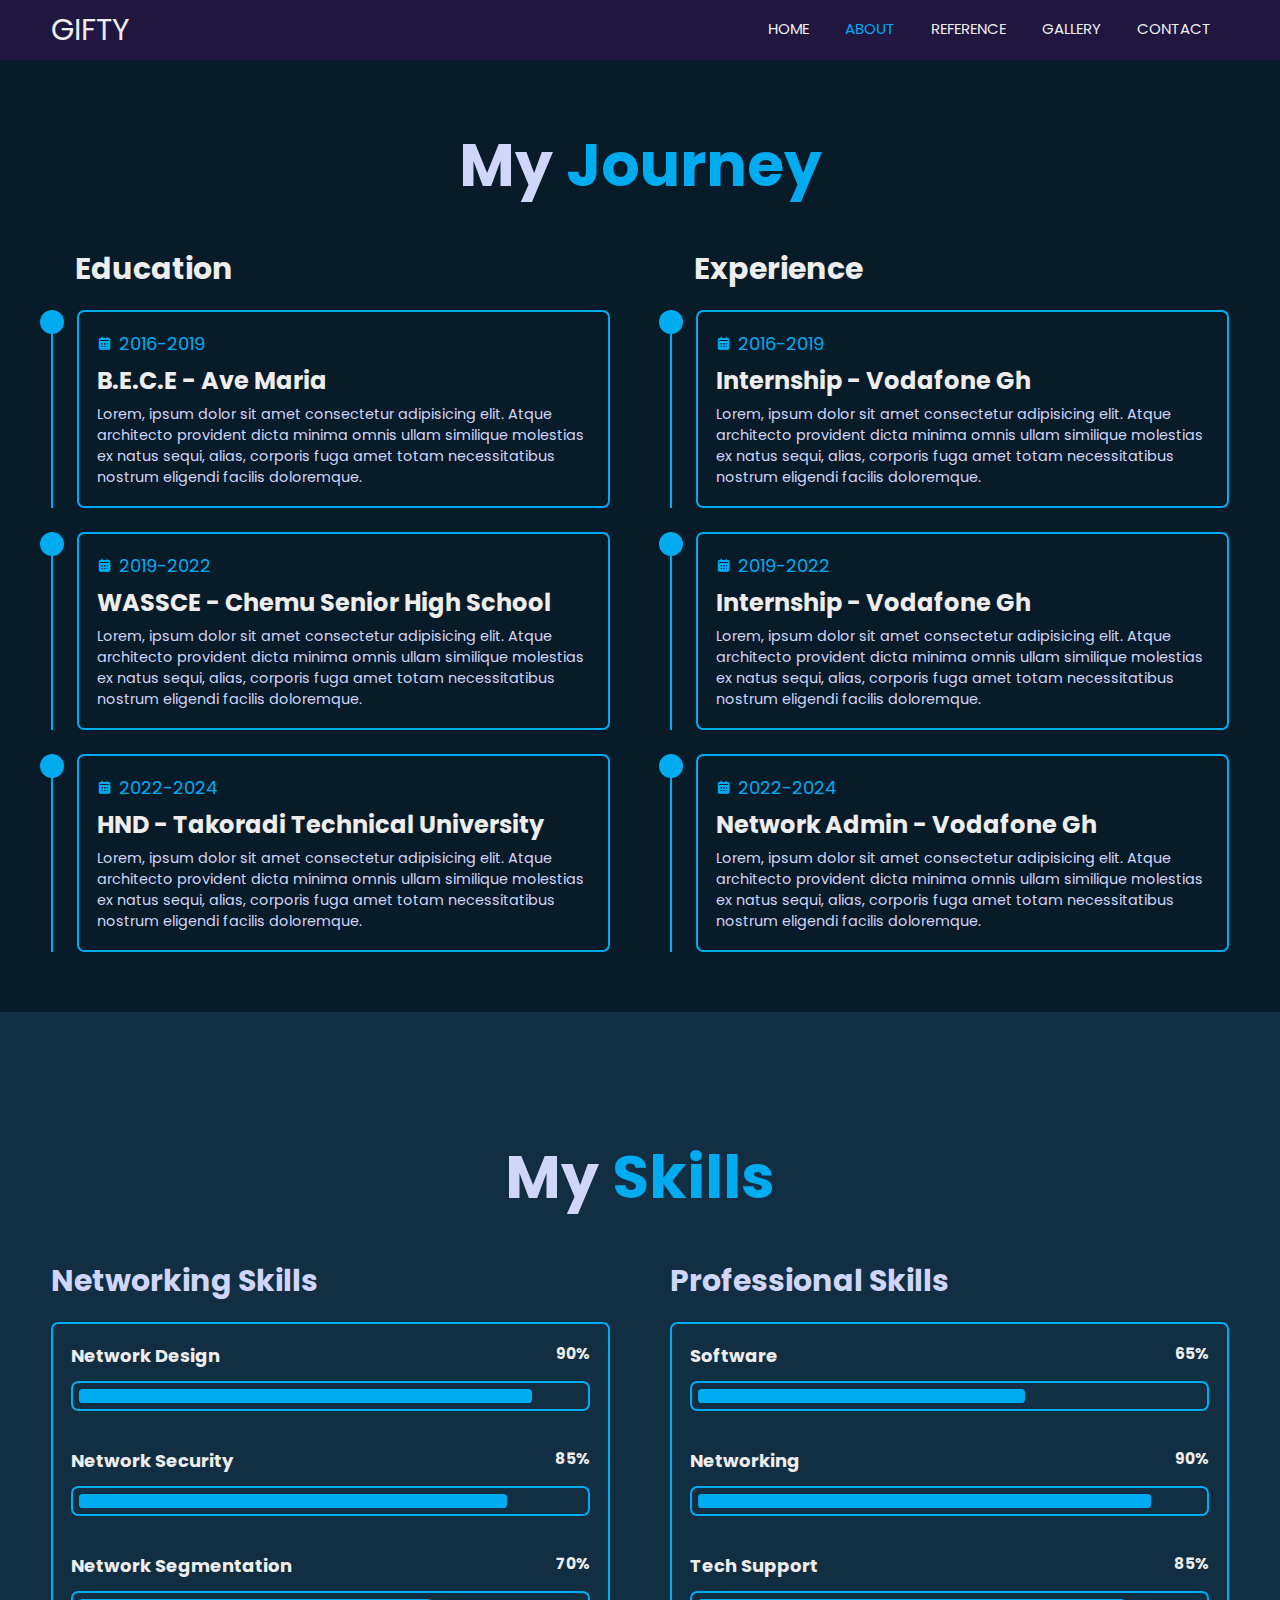
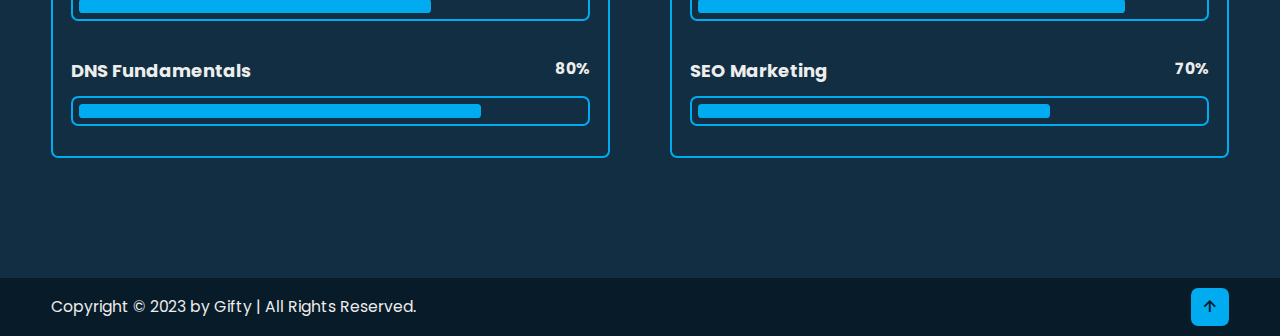
==== about.html @ 181fb01c "update" ====
<!DOCTYPE html>
<html lang="en">
<head>
    <meta charset="UTF-8">
    <meta name="viewport" content="width=device-width, initial-scale=1.0">
    <title>About Me</title>
    <link rel="stylesheet" href="style.css">
    <link rel="icon" href="images/img-2.jpg">
    <!--boxIcons-->
    <link href='https://unpkg.com/boxicons@2.1.4/css/boxicons.min.css' rel='stylesheet'>
    <!-- font-awesome icons -->
    <link rel="stylesheet" href="https://cdnjs.cloudflare.com/ajax/libs/font-awesome/6.4.0/css/all.min.css"/>
</head>
<body>
    <header class="header">
        <a href="#" class="logo">gifty</a>
        <nav class="nav" id="nav-links">
            <i class="fa fa-close" id="closeMenu" onclick="closeMenu()"></i>
           <ul>
                <li><a href="index.html">home</a></li>
                <li><a href="about.html" class="active">about</a></li>
                <li><a href="reference.html">reference</a></li>
                <li><a href="gallery.html">gallery</a></li>
                <li><a href="contact.html">contact</a></li>
           </ul>
        </nav>
        <i class="fa fa-bars" id="showMenu" onclick="showMenu()"></i>
    </header>

    <!--about content-->
    <div class="education">
        <h2 class="heading">My <span>Journey</span></h2>

        <div class="education-row">
            <div class="education-column">
                <h3 class="title">Education</h3>

                <div class="education-box">
                    <div class="education-content">
                        <div class="content">
                            <div class="year"><i class="bx bxs-calendar"></i>2016-2019</div>
                            <h3>B.E.C.E - Ave Maria</h3>
                            <p>
                                Lorem, ipsum dolor sit amet consectetur adipisicing elit. 
                                Atque architecto provident dicta minima omnis ullam similique 
                                molestias ex natus sequi, alias, corporis fuga amet totam 
                                necessitatibus nostrum eligendi facilis doloremque.
                            </p>
                        </div>
                    </div>
                </div>

                <div class="education-box">
                    <div class="education-content">
                        <div class="content">
                            <div class="year"><i class="bx bxs-calendar"></i>2019-2022</div>
                            <h3>WASSCE - Chemu Senior High School</h3>
                            <p>
                                Lorem, ipsum dolor sit amet consectetur adipisicing elit. 
                                Atque architecto provident dicta minima omnis ullam similique 
                                molestias ex natus sequi, alias, corporis fuga amet totam 
                                necessitatibus nostrum eligendi facilis doloremque.
                            </p>
                        </div>
                    </div>
                </div>

                <div class="education-box">
                    <div class="education-content">
                        <div class="content">
                            <div class="year"><i class="bx bxs-calendar"></i>2022-2024</div>
                            <h3>HND - Takoradi Technical University</h3>
                            <p>
                                Lorem, ipsum dolor sit amet consectetur adipisicing elit. 
                                Atque architecto provident dicta minima omnis ullam similique 
                                molestias ex natus sequi, alias, corporis fuga amet totam 
                                necessitatibus nostrum eligendi facilis doloremque.
                            </p>
                        </div>
                    </div>
                </div>
            </div>

            <div class="education-column">
                <h3 class="title">Experience</h3>

                <div class="education-box">
                    <div class="education-content">
                        <div class="content">
                            <div class="year"><i class="bx bxs-calendar"></i>2016-2019</div>
                            <h3>Internship - Vodafone Gh</h3>
                            <p>
                                Lorem, ipsum dolor sit amet consectetur adipisicing elit. 
                                Atque architecto provident dicta minima omnis ullam similique 
                                molestias ex natus sequi, alias, corporis fuga amet totam 
                                necessitatibus nostrum eligendi facilis doloremque.
                            </p>
                        </div>
                    </div>
                </div>

                <div class="education-box">
                    <div class="education-content">
                        <div class="content">
                            <div class="year"><i class="bx bxs-calendar"></i>2019-2022</div>
                            <h3>Internship - Vodafone Gh</h3>
                            <p>
                                Lorem, ipsum dolor sit amet consectetur adipisicing elit. 
                                Atque architecto provident dicta minima omnis ullam similique 
                                molestias ex natus sequi, alias, corporis fuga amet totam 
                                necessitatibus nostrum eligendi facilis doloremque.
                            </p>
                        </div>
                    </div>
                </div>

                <div class="education-box">
                    <div class="education-content">
                        <div class="content">
                            <div class="year"><i class="bx bxs-calendar"></i>2022-2024</div>
                            <h3>Network Admin - Vodafone Gh</h3>
                            <p>
                                Lorem, ipsum dolor sit amet consectetur adipisicing elit. 
                                Atque architecto provident dicta minima omnis ullam similique 
                                molestias ex natus sequi, alias, corporis fuga amet totam 
                                necessitatibus nostrum eligendi facilis doloremque.
                            </p>
                        </div>
                    </div>
                </div>

            </div>
        </div>
    </div>

    <!--skills-->
    <div class="skills">
        <h2 class="heading">My <span>Skills</span></h2>

        <div class="skills-row">
            <div class="skills-column">
                <h3 class="title">Networking Skills</h3>

                <div class="skills-box">
                    <div class="skills-content">
                        <div class="progress">
                            <h3>Network Design <span>90%</span></h3>
                            <div class="bar"><span></span></div>
                        </div>

                        <div class="progress">
                            <h3>Network Security <span>85%</span></h3>
                            <div class="bar"><span></span></div>
                        </div>

                        <div class="progress">
                            <h3>Network Segmentation <span>70%</span></h3>
                            <div class="bar"><span></span></div>
                        </div>

                        <div class="progress">
                            <h3>DNS Fundamentals <span>80%</span></h3>
                            <div class="bar"><span></span></div>
                        </div>
                    </div>
                </div>
            </div>

            <div class="skills-column">
                <h3 class="title">Professional Skills</h3>

                <div class="skills-box">
                    <div class="skills-content">
                        <div class="progress">
                            <h3>Software<span>65%</span></h3>
                            <div class="bar"><span></span></div>
                        </div>

                        <div class="progress">
                            <h3>Networking<span>90%</span></h3>
                            <div class="bar"><span></span></div>
                        </div>

                        <div class="progress">
                            <h3>Tech Support<span>85%</span></h3>
                            <div class="bar"><span></span></div>
                        </div>

                        <div class="progress">
                            <h3>SEO Marketing<span>70%</span></h3>
                            <div class="bar"><span></span></div>
                        </div>
                    </div>
                </div>
            </div>

        </div>
    </div>


    <!--footer-->
    <footer class="footer">
        <div class="footer-text">
            <p>Copyright &copy; 2023 by Gifty | All Rights Reserved.</p>
        </div>

        <div class="footer-iconTop">
            <a href="#"><i class="bx bx-up-arrow-alt"></i></a>
        </div>
    </footer>

    

    <script src="app.js"></script>
</body>
</html>
---- style.css ----
@import url('https://fonts.googleapis.com/css2?family=Poppins:wght@400;500;600;700;800&display=swap');

:root {
    --white: #fff;
    --bg-color: #081b29;
    --second-bg-color: #112e42;
    --text-color: #ededed;
    --main-color: #00abf0;
    --black-russian: #202124;
    --white: #fff;
    --baltic-sea: #3C4043;
    --oregon-blue: #4F86E2;
    --prune-plum: #201640;
    --gold: #d5966c;
    --very-deep-gold: #f07828;
    --very-dark-blue: #0B0D17;
    --very-light-blue: #D0D6F9;
}

html {
    font-family: 'Poppins', sans-serif;
    font-size: 75%;
}

* {
    box-sizing: border-box;
    margin: 0;
    padding: 0;
    text-decoration: none;
    list-style: none;
}

body {
    overflow-x: hidden;
}

img {
    max-width: 100%;
    height: auto;
    display: block;
}

/* fixed navigation */
.header {
    overflow: hidden;
    width: 100%;
    background: var(--prune-plum);
    height: 60px;
    display: flex;
    align-items: center;
    justify-content: space-between;
    position: fixed;
    top: 0;
    padding: 10px 4%;
    margin-bottom: 0;
    z-index: 100;
}

.logo {
    font-size: 2.5rem;
    text-transform: uppercase;
    color: var(--text-color);
    cursor: pointer;
}

.logo:hover {
    color: var(--main-color);
}

.header .fa {
    display: none;
}

.nav li {
    float: left;
    margin: 0 10px;
}

.nav li a {
    display: block;
    font-size: 1.25rem;
    padding: 5px 8px;
    text-transform: uppercase;
    color: var(--text-color);
}

.nav li a.active {
    color: var(--main-color);
}

.nav li::after {
    content: '';
    width: 0;
    height: 1px;
    display: block;
    background: var(--main-color);
    margin: 1px auto;
    transition: .3s;
}

.nav li:hover::after {
    width: 100%;
}


/* Image sliders */
.slider {
    width: 100%;
    height: 100%;
    margin-bottom: 0;
}

#slideImg {
    width: 100%;
    height: 100vh;
    background-position: center;
    background-size: cover;
    object-fit: cover;
}

/* about */
.home-text-content {
    min-height: 100vh;
    background: var(--second-bg-color);
    padding: 10rem 4% 3rem;
    display: block;
    width: 100%;
}

.home-content {
    max-width: 65rem;
}

.home-content h1,
.home-content h1 span {
    font-size: 4.5rem;
    font-weight: 700;
    line-height: 1.3;
    color: var(--text-color);
}

.home-content .text-animate {
    position: relative;
    width: 32.8rem;
}

.home-content .text-animate h3 {
    font-size: 3.2rem;
    font-weight: 700;
    color: transparent;
    -webkit-text-stroke: .7px var(--main-color);
    background-image: linear-gradient(var(--main-color), var(--main-color));
    background-repeat: no-repeat;
    -webkit-background-clip: text;
    background-position: -33rem 0;
    animation: homeBgText 6s linear infinite;
    animation-delay: 2s;
}

.home-content .text-animate h3::before {
    content: '';
    position: absolute;
    top: 0;
    left: 0;
    width: 0;
    height: 100%;
    border-right: 2px solid var(--main-color);
    z-index: -1;
    animation: homeCursorText 6s linear infinite;
    animation-delay: 2s;
}

.home-content p {
    font-size: 1.4rem;
    margin: 2rem 0 4rem;
    color: var(--very-light-blue);
}

.btn-box {
    position: relative;
    display: flex;
    justify-content: space-between;
    width: 25.5rem;
    height: 4rem;
    margin-bottom: 6rem;
}

.btn-box .btn {
    position: relative;
    display: inline-flex;
    justify-content: center;
    align-items: center;
    width: 10rem;
    height: 100%;
    background: var(--main-color);
    border: .2rem solid var(--main-color);
    border-radius: .8rem;
    font-size: 1.2rem;
    font-weight: 600;
    letter-spacing: .1rem;
    color: var(--bg-color);
    z-index: 1;
    overflow: hidden;
    transition: .5s;
}

.btn-box .btn:hover {
    color: var(--main-color);
}

.btn-box .btn:nth-child(2) {
    background: transparent;
    color: var(--main-color);
}

.btn-box .btn:nth-child(2):hover {
    color: var(--bg-color);
}

.btn-box .btn:nth-child(2)::before {
    background: var(--main-color);
}

.btn-box .btn::before {
    content: '';
    position: absolute;
    top: 0;
    left: 0;
    width: 0;
    height: 100%;
    background: var(--bg-color);
    z-index: -1;
    transition: .5s;
}

.btn-box .btn:hover::before {
    width: 100%;
}

.home-socials {
    width: 200px;
    display: flex;
    justify-content: space-between;
}

.home-socials a {
    position: relative;
    display: inline-flex;
    justify-content: center;
    align-items: center;
    width: 40px;
    height: 40px;
    background: transparent;
    border: .2rem solid var(--main-color);
    border-radius: 50%;
    font-size: 20px;
    color: var(--main-color);
    z-index: 1;
    overflow: hidden;
    transition: .5s;
}

.home-socials a:hover {
    color: var(--bg-color);
}

.home-socials a::before {
    content: '';
    position: absolute;
    top: 0;
    left: 0;
    width: 0;
    height: 100%;
    background: var(--main-color);
    z-index: -1;
    transition: .5s;
}

.home-socials a:hover::before {
    width: 100%;
}

@keyframes homeBgText {
    0%,
    10%,
    100% {
        background-position: -33rem 0;
    }

    65%,
    85% {
        background-position: 0 0;
    }
}

@keyframes homeCursorText {
    0%,
    10%,
    100% {
        width: 0;
    }

    65%,
    78%,
    85% {
        width: 100%;
        opacity: 1;
    }

    75%,
    81% {
        opacity: 0;
    }
} 

/* home about */
.home-about {
    min-height: 100vh;
    background: var(--bg-color);
    padding: 10rem 4% 3rem;
    display: flex;
    justify-content: center;
    align-items: center;
    flex-direction: column;
    gap: 2rem;
    width: 100%;
}

.heading, .heading span {
    font-size: 5rem;
    margin-bottom: 3rem;
    text-align: center;
    color: var(--very-light-blue);
}

.heading span {
    color: var(--main-color);
}

.home-about-img {
    position: relative;
    width: 25rem;
    height: 25rem;
    border-radius: 50%;
    display: flex;
    justify-content: center;
    align-items: center;
}

.home-about-img img {
    width: 90%;
    height: 90%;
    border-radius: 50%;
    border: .2rem solid var(--main-color);
}

.home-about-img .circle-spin {
    position: absolute;
    top: 50%;
    left: 50%;
    transform: translate(-50%, -50%) rotate(0);
    width: 100%;
    height: 100%;
    border-radius: 50%;
    border-top: .2rem solid var(--bg-color);
    border-bottom: .2rem solid var(--bg-color);
    border-left: .2rem solid var(--main-color);
    border-right: .2rem solid var(--main-color);
    animation: aboutSpinner 8s linear infinite;
}

.home-about-content {
    text-align: center;
}

.home-about-content h3 {
    font-size: 3rem;
    color: var(--oregon-blue);
}

.home-about-content p {
    font-size: 1.6rem;
    margin: 2rem 0 3rem;
    color: var(--very-light-blue);
}

.btn-box.btns {
    display: inline-block;
    width: 15rem;
}

.btn-box.btns a::before {
    background: var(--second-bg-color);
}

@keyframes aboutSpinner {
    100% {
        transform: translate(-50%, -50%) rotate(360deg);
    }
}

/* about me page (education) */
.education {
    min-height: auto;
    background: var(--bg-color);
    padding: 10rem 4% 3rem;
    width: 100%;
    display: flex;
    justify-content: center;
    align-items: center;
    flex-direction: column;
}

.education .education-row {
    display: flex;
    flex-wrap: wrap;
    gap: 5rem;
}

.education-row .education-column {
    flex: 1 1 40rem;
}

.education-column .title {
    font-size: 2.5rem;
    margin: 0 0 1.5rem 2rem;
    color: var(--text-color);
}

.education-column .education-box {
    border-left: .2rem solid var(--main-color);
}

.education-box .education-content {
    position: relative;
    padding-left: 2rem;
}

.education-box .education-content::before {
    content: '';
    position: absolute;
    top: 0;
    left: -1.1rem;
    width: 2rem;
    height: 2rem;
    background: var(--main-color);
    border-radius: 50%;
}

.education-content .content {
    position: relative;
    padding: 1.5rem;
    border: .2rem solid var(--main-color);
    border-radius: .6rem;
    margin-bottom: 2rem;
    overflow: hidden;
}

.education-content .content::before {
    content: '';
    position: absolute;
    top: 0;
    left: 0;
    width: 0; 
    height: 100%;
    background: var(--second-bg-color);
    z-index: -1;
    transition: .5rem;
}

.education-content .content:hover:before {
    width: 100%;
}

.education-content .content .year {
    font-size: 1.5rem;
    color: var(--main-color);
    padding-bottom: .5rem;
}

.education-content .content .year i {
    padding-right: .5rem;
    font-size: 1.3rem;   
}

.education-content .content h3 {
    font-size: 2rem;
    color: var(--text-color);
}

.education-content .content p {
    font-size: 1.2rem;
    padding-top: .5rem;
    color: var(--very-light-blue);
}

/* skills */
.skills {
    min-height: auto;
    background: var(--second-bg-color);
    padding: 10rem 4%;
    width: 100%;
}

.skills .skills-row {
    display: flex;
    flex-wrap: wrap;
    gap: 5rem;
}

.skills-row .skills-column {
    flex: 1 1 40rem;
}

.skills-column .title {
    font-size: 2.5rem;
    margin: 0 0 1.5rem;
    color: var(--very-light-blue);
}

.skills-box .skills-content {
    position: relative;
    border: .2rem solid var(--main-color);
    border-radius: .6rem;
    padding: .5rem 1.5rem;
    overflow: hidden;
    z-index: 1;
}

.skills-box .skills-content::before {
    content: '';
    position: absolute;
    top: 0;
    left: 0;
    width: 0;
    height: 100%;
    background: var(--bg-color);
    z-index: -1;
    transition: .5s;
}

.skills-box .skills-content:hover:before {
    width: 100%;
}

.skills-content .progress {
    padding: 1rem 0;   
}

.skills-content .progress h3 {
    font-size: 1.5rem;
    display: flex;
    justify-content: space-between;
    color: var(--text-color);
}

.skills-content .progress h3 span {
    color: var(--text-color);
    font-size: 1.3rem;
}

.skills-content .progress .bar {
    height: 2.5rem;
    border: .2rem solid var(--main-color);
    border-radius: .6rem;
    padding: .5rem;
    margin: 1rem 0;
}

.skills-content .progress .bar span {
    display: block;
    height: 100%;
    border-radius: .3rem;
    background: var(--main-color);
}

.skills-column:nth-child(1) .skills-content .progress:nth-child(1) .bar span {
    width: 90%;
}

.skills-column:nth-child(1) .skills-content .progress:nth-child(2) .bar span {
    width: 85%;
}

.skills-column:nth-child(1) .skills-content .progress:nth-child(3) .bar span {
    width: 70%;
}

.skills-column:nth-child(1) .skills-content .progress:nth-child(4) .bar span {
    width: 80%;
}

.skills-column:nth-child(2) .skills-content .progress:nth-child(1) .bar span {
    width: 65%;
}

.skills-column:nth-child(2) .skills-content .progress:nth-child(2) .bar span {
    width: 90%;
}

.skills-column:nth-child(2) .skills-content .progress:nth-child(3) .bar span {
    width: 85%;
}

.skills-column:nth-child(2) .skills-content .progress:nth-child(4) .bar span {
    width: 70%;
}

/* contact form */
.contact {
    min-height: 100vh;
    background: var(--second-bg-color);
    padding: 10rem 4% 3rem;
    width: 100%;
}

.contact form {
    max-width: 70rem;
    margin: 0 auto;
    text-align: center;
}

.contact form .input-box {
    position: relative;
    display: flex;
    justify-content: space-between;
    flex-wrap: wrap;
}

.contact form .input-box .input-field {
    position: relative;
    width: 49%;
    margin: .8rem 0;
}

.contact form .input-box .input-field input,
.contact form .textarea-field textarea {
    width: 100%;
    height: 100%;
    padding: 1.5rem;
    font-size: 1.4rem;
    color: var(--text-color);
    background: transparent;
    border-radius: .6rem;
    border: .2rem solid var(--main-color);
}

.contact form .input-box .input-field input::placeholder,
.contact form .textarea-field textarea::placeholder {
    color: var(--text-color);
}

.contact form .focus {
    position: absolute;
    top: 0;
    left: 0;
    width: 0;
    height: 100%;
    background: var(--second-bg-color);
    border-radius: .6rem;
    z-index: -1;
    transition: .5s;
}

.contact form .input-box .input-field input:focus~.focus,
.contact form .input-box .input-field input:valid~.focus,
.contact form .textarea-field textarea:focus~.focus,
.contact form .textarea-field textarea:valid~.focus {
    width: 100%;
}

.contact form .textarea-field {
    position: relative;
    margin: .8rem 0 2.7rem;
    display: flex;
}

.contact form .textarea-field textarea {
    resize: none;
}

.contact form .btn-box.btns .btn {
    cursor: pointer;
}

/* footer */
.footer {
    display: flex;
    justify-content: space-between;
    align-items: center;
    flex-wrap: wrap;
    padding: 10px 4%;
    background: var(--bg-color);
}

.footer-text p {
    font-size: 1.3rem;
    color: var(--text-color);
}

.footer-text p:hover {
    color: var(--oregon-blue);
}

.footer-iconTop a {
    position: relative;
    display: inline-flex;
    justify-content: center;
    align-items: center;
    padding: .5rem;
    background: var(--main-color);
    border: .2rem solid var(--main-color);
    border-radius: .6rem;
    z-index: 1;
    overflow: hidden;
}

.footer-iconTop a::before {
    content: '';
    position: absolute;
    top: 0;
    left: 0;
    width: 0;
    height: 100%;
    background: var(--second-bg-color);
    z-index: -1;
    transition: .5s;
}

.footer-iconTop a:hover:before {
    width: 100%;
}

.footer-iconTop a i {
    font-size: 1.8rem;
    color: var(--bg-color);
    transition: .5s;
}

.footer-iconTop a:hover i {
    color: var(--main-color);
}
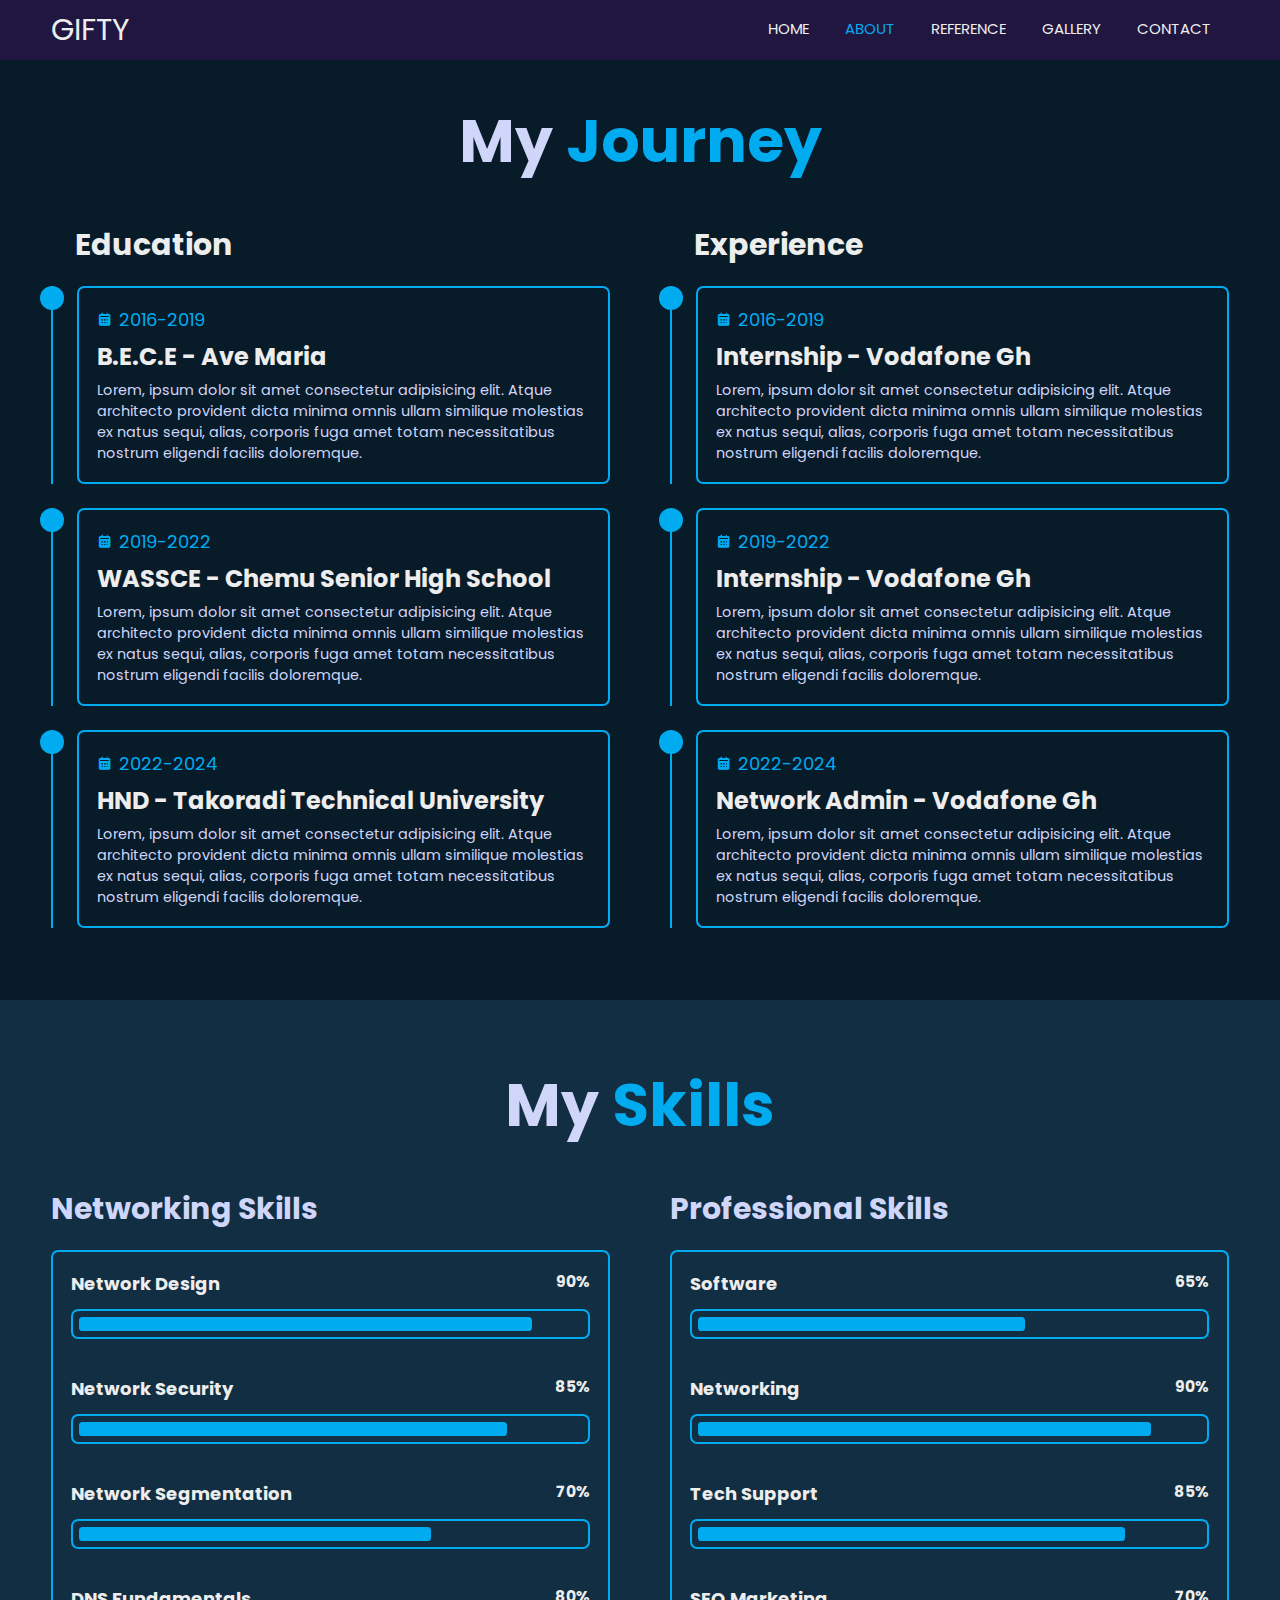
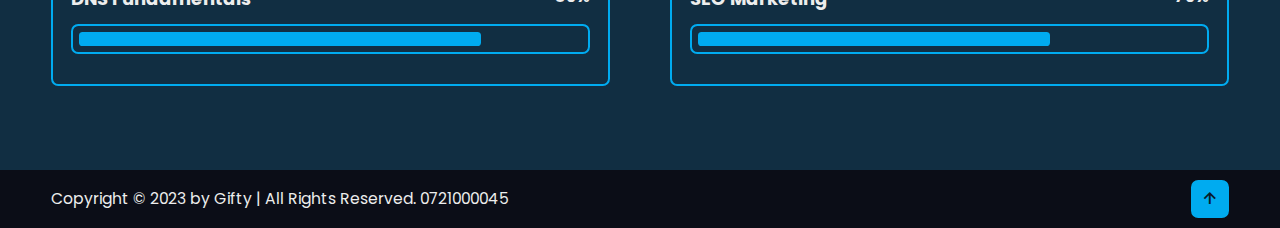
==== commit 1a4bfac8: "update" ====
--- a/about.html
+++ b/about.html
@@ -201,7 +201,7 @@
     <!--footer-->
     <footer class="footer">
         <div class="footer-text">
-            <p>Copyright &copy; 2023 by Gifty | All Rights Reserved.</p>
+            <p>Copyright &copy; 2023 by Gifty | All Rights Reserved. 0721000045</p>
         </div>
 
         <div class="footer-iconTop">
--- a/style.css
+++ b/style.css
@@ -6,13 +6,10 @@
     --second-bg-color: #112e42;
     --text-color: #ededed;
     --main-color: #00abf0;
-    --black-russian: #202124;
     --white: #fff;
-    --baltic-sea: #3C4043;
     --oregon-blue: #4F86E2;
     --prune-plum: #201640;
     --gold: #d5966c;
-    --very-deep-gold: #f07828;
     --very-dark-blue: #0B0D17;
     --very-light-blue: #D0D6F9;
 }
@@ -102,7 +99,6 @@
     width: 100%;
 }
 
-
 /* Image sliders */
 .slider {
     width: 100%;
@@ -120,11 +116,12 @@
 
 /* about */
 .home-text-content {
-    min-height: 100vh;
+    min-height: auto;
     background: var(--second-bg-color);
-    padding: 10rem 4% 3rem;
+    padding: 5rem 4% 4rem;
     display: block;
     width: 100%;
+    margin-bottom: 0;
 }
 
 .home-content {
@@ -180,7 +177,7 @@
     position: relative;
     display: flex;
     justify-content: space-between;
-    width: 25.5rem;
+    width: 22rem;
     height: 4rem;
     margin-bottom: 6rem;
 }
@@ -315,9 +312,9 @@
 
 /* home about */
 .home-about {
-    min-height: 100vh;
+    min-height: auto;
     background: var(--bg-color);
-    padding: 10rem 4% 3rem;
+    padding: 5rem 4% 4rem;
     display: flex;
     justify-content: center;
     align-items: center;
@@ -399,11 +396,208 @@
     }
 }
 
+/* testimonial */
+.testimonial {
+    min-height: auto;
+    padding: 8rem 4% 3rem;
+    background: var(--second-bg-color);
+}
+
+.testimonial .heading {
+    color: var(--white);
+    text-transform: uppercase;
+    letter-spacing: 4px;
+    font-size: 4rem;
+    text-align: center;
+    line-height: 15px;
+}
+
+.testimonial .heading:hover {
+    color: var(--oregon-blue);
+}
+
+.testimonial .message {
+    color: var(--very-light-blue);
+    font-size: 1.4rem;
+    text-align: center;
+    margin-top: -20px;
+    margin-bottom: 5rem;
+    letter-spacing: 1px;
+}
+
+.testimonial-items {
+    display: grid;
+    grid-template-columns: repeat(auto-fit, minmax(250px, 1fr));
+    gap: 1rem;
+    margin-bottom: 3rem;
+}
+
+.testimonial-content {
+    position: relative;
+}
+
+.overlay {
+    position: absolute;
+    bottom: 100%;
+    left: 0;
+    right: 0;
+    background-color: var(--main-color);
+    overflow: hidden;
+    width: 100%;
+    height:0;
+    transition: .5s ease;
+}
+  
+.testimonial-content:hover .overlay {
+    bottom: 0;
+    height: 100%;
+}
+  
+.text {
+    color: white;
+    font-size: 20px;
+    position: absolute;
+    top: 50%;
+    left: 50%;
+    -webkit-transform: translate(-50%, -50%);
+    -ms-transform: translate(-50%, -50%);
+    transform: translate(-50%, -50%);
+    text-align: center;
+}
+
+.text span h6 {
+    font-size: 3.5rem;
+    font-weight: 800;
+    text-transform: uppercase;
+}
+
+.text span p {
+    font-size: 2rem;
+    color: var(--very-dark-blue);
+    margin-bottom: 3rem;
+    margin-top: -10px;
+}
+
+.text .text-info {
+    width: 30rem;
+    font-size: 1.5rem;
+    line-height: 30px;
+}
+
+.text .text-width {
+    width: 23rem;
+    font-size: 1.2rem;
+}
+
+.space {
+    padding: 12rem 4% 4rem;
+}
+
+/* courses */
+.courses {
+    min-height: auto;
+    background: var(--bg-color);
+    padding: 8rem 4% 4rem;
+    width: 100%;
+}
+
+.courses .heading {
+    text-transform: uppercase;
+    letter-spacing: 2px;
+    line-height: 0px;
+    color: var(--very-light-blue);
+}
+
+.courses .heading:hover {
+    color: var(--main-color);
+}
+
+.courses .preview {
+    color: var(--very-light-blue);
+    text-align: center;
+    font-size: 1.4rem;
+    margin-top: -5px;
+    margin-bottom: 5rem;
+    font-weight: 500;
+}
+
+.courses .courses-items {
+    display: grid;
+    grid-template-columns: repeat(auto-fit, minmax(250px, 1fr));
+    gap: 1rem;
+    margin-bottom: 3rem;
+}
+
+.course-content {
+    background: var(--very-dark-blue);
+    height: auto;
+    padding: 3rem 4%;
+}
+
+.course-image {
+    position: relative;
+    width: 15rem;
+    height: 15rem;
+    border-radius: 50%;
+    display: flex;
+    justify-content: center;
+    align-items: center;
+    margin-left: auto;
+    margin-right: auto;
+    margin-bottom: 2rem; 
+}
+
+.course-image img {
+    width: 90%;
+    height: 90%;
+    border-radius: 50%;
+    border: .2rem solid var(--main-color);
+}
+
+.course-image .circle-spin {
+    position: absolute;
+    top: 50%;
+    left: 50%;
+    transform: translate(-50%, -50%) rotate(0);
+    width: 100%;
+    height: 100%;
+    border-radius: 50%;
+    border-top: .2rem solid var(--bg-color);
+    border-bottom: .2rem solid var(--bg-color);
+    border-left: .2rem solid var(--main-color);
+    border-right: .2rem solid var(--main-color);
+    animation: aboutSpinner 8s linear infinite;
+}
+
+.course-content .course-text h4 {
+    color: var(--oregon-blue);
+    font-size: 2rem;
+    font-weight: 700;
+    text-align: center;
+    margin-bottom: 2rem;
+}
+
+.course-content .course-text p {
+    color: var(--very-light-blue);
+    width: 30rem;
+    font-size: 1rem;
+    line-height: 30px;
+    text-align: center;
+}
+
+.btn-box.btns {
+    display: block;
+    margin-left: auto;
+    margin-right: auto;
+}
+
+
+
 /* about me page (education) */
 .education {
     min-height: auto;
     background: var(--bg-color);
-    padding: 10rem 4% 3rem;
+    padding: 8rem 4% 4rem;
     width: 100%;
     display: flex;
     justify-content: center;
@@ -456,22 +650,6 @@
     overflow: hidden;
 }
 
-.education-content .content::before {
-    content: '';
-    position: absolute;
-    top: 0;
-    left: 0;
-    width: 0; 
-    height: 100%;
-    background: var(--second-bg-color);
-    z-index: -1;
-    transition: .5rem;
-}
-
-.education-content .content:hover:before {
-    width: 100%;
-}
-
 .education-content .content .year {
     font-size: 1.5rem;
     color: var(--main-color);
@@ -498,7 +676,7 @@
 .skills {
     min-height: auto;
     background: var(--second-bg-color);
-    padding: 10rem 4%;
+    padding: 5rem 4% 7rem;
     width: 100%;
 }
 
@@ -606,11 +784,46 @@
     width: 70%;
 }
 
+.gallery {
+    height: auto;
+    display: flex;
+    flex-wrap: wrap;
+    align-items: center;
+    justify-content: center;
+    margin-top: 50px;
+  }
+  
+  .gallery-column {
+    flex: 25%;
+    max-width: 25%;
+    padding: 0 4px;
+  }
+  
+  .gallery-column img {
+    margin-top: 8px;
+    vertical-align: middle;
+    width: 100%;
+  }
+  
+  @media (max-width: 600px) {
+    .gallery {
+      flex-direction: column;
+      margin-top: 5px;
+    }
+  
+    .gallery-column{
+      flex: 100%;
+      max-width: 100%;
+      padding-left: 3%;
+      padding-right: 3%;
+    }
+  }
+
 /* contact form */
 .contact {
-    min-height: 100vh;
+    min-height: auto;
     background: var(--second-bg-color);
-    padding: 10rem 4% 3rem;
+    padding: 8rem 4% 4rem;
     width: 100%;
 }
 
@@ -690,7 +903,7 @@
     align-items: center;
     flex-wrap: wrap;
     padding: 10px 4%;
-    background: var(--bg-color);
+    background: var(--very-dark-blue);
 }
 
 .footer-text p {
@@ -740,3 +953,418 @@
 .footer-iconTop a:hover i {
     color: var(--main-color);
 }
+
+@media (max-width: 1200px) {
+    .nav li a {
+        font-size: 1rem;
+    }
+
+    .home-content h1,
+    .home-content h1 span {
+        font-size: 6rem;
+    }
+
+    .home-content .text-animate {
+        width: 100%;
+    }
+
+    .home-content .text-animate h3 {
+        font-size: 4rem;
+    } 
+
+    .testimonial .heading {
+        font-size: 5rem;
+        line-height: 30px;
+    }
+
+    .testimonial .message {
+        font-size: 2rem;
+    }
+
+    .testimonial-items {
+        grid-template-columns: repeat(auto-fit, minmax(200px, 1fr));
+    }
+
+    .testimonial .tablet {
+        grid-template-columns: repeat(auto-fit, minmax(250px, 1fr));
+    }
+
+    .text .text-info {
+        width: 17rem;
+        font-size: 1.3rem;
+        line-height: 20px;
+    }
+
+    .text .text-width {
+        width: 25rem;
+        font-size: 1.8rem;
+        line-height: 25px;
+    }
+
+    .courses .heading {
+        font-size: 6rem;
+        line-height: 25px;
+    }
+
+    .courses .preview {
+        font-size: 2rem;
+    }
+
+    .courses .courses-items {
+        grid-template-columns: repeat(auto-fit, minmax(220px, 1fr));
+    }
+
+    .course-image {
+        width: 10rem;
+        height: 10rem;
+    }
+
+    .course-content .course-text h4 {
+        font-size: 1.5rem;
+    }
+
+    .course-content .course-text p {
+        width: 100%;
+        font-size: .9rem;
+        line-height: 20px;
+    }
+
+    .contact {
+        min-height: 100vh;
+    }
+}
+
+/* Responsiveness */
+@media (max-width: 600px) {
+    .header .logo {
+        font-size: 2rem;
+    }
+
+   .nav li a {
+        display: none;
+   }
+
+    #closeMenu {
+        display: none;
+    }
+
+    .header .fa {
+        display: block;
+        font-size: 2rem;
+        color: var(--white);
+        cursor: pointer;
+    }
+
+    .home-content {
+        width: 100%;
+    }
+
+    .home-content h1,
+    .home-content h1 span {
+        font-size: 4rem;
+    }
+
+    .home-content .text-animate {
+        width: 100%;
+    }
+
+    .home-content .text-animate h3 {
+        font-size: 3rem;
+    }
+
+    .home-about-content h3 {
+        font-size: 2.5rem;
+    }
+
+    .testimonial .heading {
+        font-size: 3.5rem;
+    }
+
+    .testimonial .message {
+        font-size: 1.1rem;
+    }
+
+    .text .text-info {
+        font-size: 1.6rem;
+        padding: 0px 4%;
+    }
+
+    .text .text-width {
+        font-size: 1.6rem;
+        padding: 0px;
+    }
+
+    .courses .preview {
+        font-size: 1rem;
+    }
+
+    .course-content .course-text h4 {
+        font-size: 2.5em;
+    }
+
+    .course-content .course-text p {
+        width: 100%;
+    }
+
+    .education .heading {
+        font-size: 4.5rem;
+    }
+
+    .education-column .title {
+        font-size: 3rem;
+        margin-left: 1.2rem;
+    }
+
+    .education-column {
+        padding-left: 5px;
+    }
+
+    .education-box .education-content {
+        padding-left: 1.5rem;
+    }
+
+    .footer {
+        flex-direction: column-reverse;
+        justify-content: center;
+        padding: 20px 4%;
+    }
+
+    .footer-iconTop {
+        margin-bottom: 2rem;
+    }
+
+    .footer-text p {
+        text-align: center;
+        font-size: 1.2rem;
+    }
+}
+
+@media (max-width: 400px) {
+    .home-content h1,
+    .home-content h1 span {
+        font-size: 3.5rem;
+    }
+
+    .home-content .text-animate h3 {
+        font-size: 2.5rem;
+    }
+
+    .home-about-content h3 {
+        font-size: 2.1rem;
+    }
+
+    .testimonial .heading {
+        font-size: 2.8rem;
+    }
+
+    .testimonial .message {
+        font-size: .9rem;
+    }
+
+    .text .text-info,
+    .text .text-width {
+        width: 24rem;
+        font-size: 1.2rem;
+        padding: 0px 4%;
+    }
+
+    .courses .heading {
+        font-size: 4rem;
+    }
+
+    .courses .preview {
+        font-size: .8rem;
+    }
+
+    .contact h2,
+    .contact h2 span {
+        font-size: 4rem;
+    }
+
+    .contact form .input-box .input-field input,
+    .contact form .textarea-field textarea {
+        font-size: 1rem;
+    }
+
+    .footer p {
+        font-size: 1rem;
+    }
+}
+
+@media (max-width: 240px) {
+    html {
+        font-size: 50%;
+    }
+
+    .header {
+        height: 30px;
+    }
+
+    .logo {
+        font-size: .5rem;
+    }
+
+    .home-text-content {
+        width: 100%;
+        padding: 3rem 4% 4rem;
+    }
+
+    .home-content {
+        width: 100%;
+    }
+
+    .home-content h1,
+    .home-content h1 span {
+        font-size: 2.5rem;
+    }
+
+    .home-content .text-animate {
+        width: 100%;
+    }
+
+    .home-content .text-animate h3 {
+        font-size: 1.6rem;
+    }
+
+    .home-text-content .home-content p {
+        font-size: .8rem;
+    }
+
+    .btn-box {
+        width: 100%;
+        margin-bottom: 3rem;   
+    }
+
+    .btn-box .btn {
+        width: 8rem;
+        font-size: 1rem;            
+    }
+
+    .home-socials {
+        width: 140px;
+    }
+
+    .home-socials a {
+        width: 30px;
+        height: 30px;
+        font-size: 2rem;
+    }
+
+    .heading, .heading span {
+        font-size: 3rem;
+        margin-bottom: 1rem;
+    }
+
+    .home-about-img {
+        width: 15rem;
+        height: 15rem;
+        margin-bottom: 2rem;
+    }
+
+    .home-about-content h3 {
+        font-size: 2rem;
+    }
+
+    .home-about-content p {
+        width: 100%;
+        font-size: .8rem;
+    }
+
+    .testimonial {
+        padding: 3rem 4%;
+    }
+
+    .testimonial .heading {
+        font-size: 1.8rem;
+        line-height: 45px;
+    }
+
+    .testimonial .message {
+        font-size: .5rem;
+        margin-bottom: 2rem;
+    }
+
+    .testimonial-items {
+        grid-template-columns: repeat(auto-fit, minmax(100px, 1fr));
+    }
+
+    .text span h6 {
+        font-size: 2rem;
+        line-height: 40px;
+    }
+
+    .text span p {
+        font-size: 1.5rem;
+    }
+
+    .text .text-info {
+        width: 18rem;
+        font-size: 1rem;
+        line-height: 20px;
+    }
+
+    .courses {
+        padding: 3rem 4%;
+    }
+
+    .courses .heading {
+        font-size: 2.5rem;
+    }
+
+    .courses .preview {
+        font-size: .6rem;
+        margin-bottom: 2rem;
+    }
+
+    .courses .courses-items {
+        grid-template-columns: repeat(auto-fit, minmax(100px, 1fr)); 
+    }
+
+    .course-content .course-text p {
+        width: 100%;
+        font-size: .8rem;
+        line-height: 15px;
+    }
+
+    .testimonial .tablet {
+        grid-template-columns: repeat(auto-fit, minmax(100px, 1fr)); 
+    }
+
+    .education {
+        padding: 7rem 4% 4rem;
+    }
+
+    .education .heading {
+        font-size: 3rem;
+        margin-bottom: 3rem;
+    }
+
+    .education .title {
+        font-size: 2rem;
+    }
+
+    .education-content .content {
+        padding: 1.5rem 1rem;
+    }
+
+    .education-content .content h3 {
+        font-size: 2rem;
+    }
+
+    .education-content .content p {
+        width: 100%;
+        font-size: .8rem;
+    }
+
+    .skills .title {
+        font-size: 2rem;
+    }
+
+    .skills-content .progress h3 {
+        font-size: 1rem;
+    }
+
+    .skills-content .progress h3 span {
+        font-size: 1.2rem;
+    }
+}